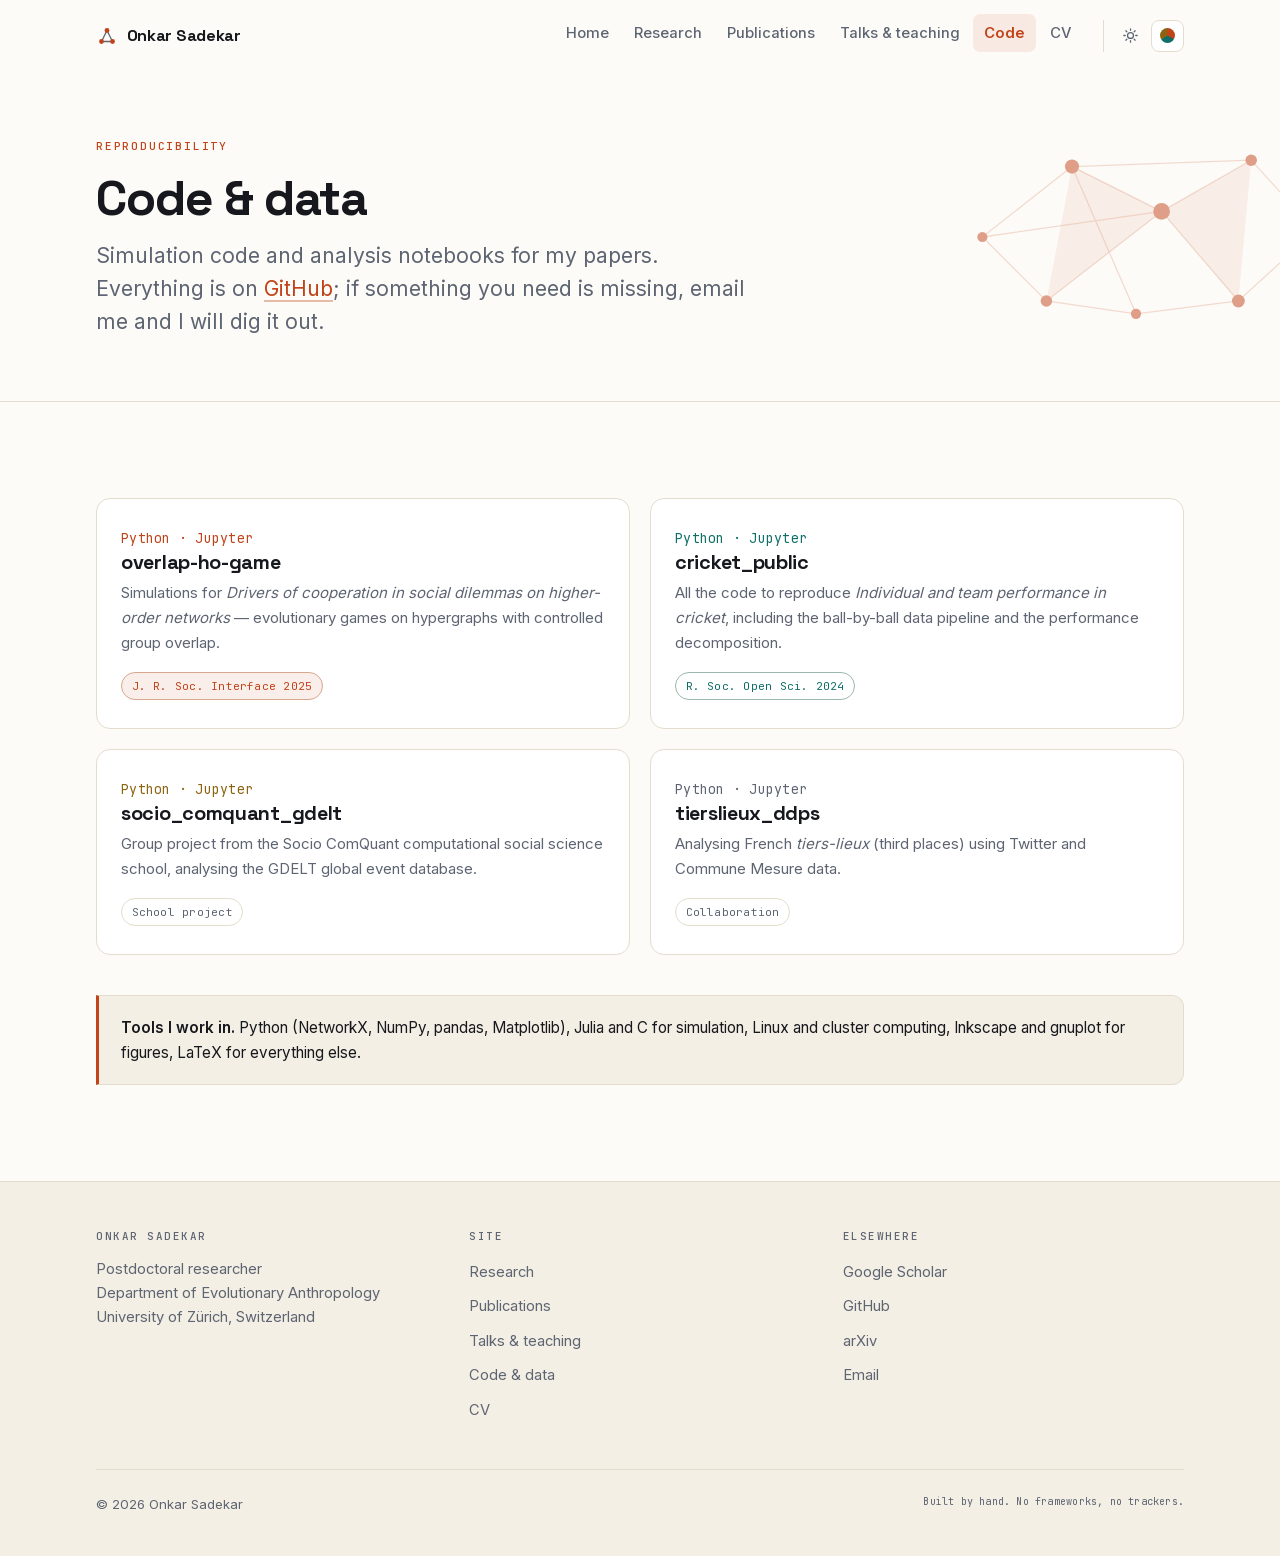
==== code.html @ 1fe14fe2 "Rebuild site from scratch: static, zero-dependency, hand-built Replaces the untouched al-folio Jekyl" ====
<!DOCTYPE html>
<html lang="en" class="no-js">
<head>
<meta charset="utf-8">
<meta name="viewport" content="width=device-width, initial-scale=1">
<title>Code &amp; data — Onkar Sadekar</title>
<meta name="description" content="Simulation code and analysis notebooks accompanying Onkar Sadekar&rsquo;s papers.">
<link rel="canonical" href="https://onkar.sadekar.net/code.html">
<meta property="og:type" content="article">
<meta property="og:title" content="Code &amp; data — Onkar Sadekar">
<meta property="og:description" content="Simulation code and analysis notebooks accompanying Onkar Sadekar&rsquo;s papers.">
<meta property="og:url" content="https://onkar.sadekar.net/code.html">
<meta property="og:image" content="https://onkar.sadekar.net/assets/img/onkar.jpg">
<meta name="twitter:card" content="summary">
<link rel="icon" href="assets/img/favicon.svg" type="image/svg+xml">
<link rel="preload" href="assets/fonts/SpaceGrotesk-var.woff2" as="font" type="font/woff2" crossorigin>
<link rel="preload" href="assets/fonts/Inter-var.woff2" as="font" type="font/woff2" crossorigin>
<link rel="stylesheet" href="assets/css/site.css">
<script>
/* Apply the saved theme + palette before first paint (no flash of wrong colours). */
(function(){try{var t=localStorage.getItem('os-theme'),p=localStorage.getItem('os-palette');
document.documentElement.setAttribute('data-theme',t||(matchMedia('(prefers-color-scheme: dark)').matches?'dark':'light'));
if(p)document.documentElement.setAttribute('data-palette',p);}catch(e){}})();
</script>
</head>
<body>
<a class="skip-link" href="#main">Skip to content</a>

<header class="site-header">
  <div class="wrap nav">
    <a class="brand" href="index.html">
      <svg width="22" height="22" viewBox="0 0 24 24" aria-hidden="true">
        <path class="n-edge" d="M6 18 L12 6 L18 18 Z" fill="none"/>
        <circle class="n-node" cx="12" cy="6" r="2.6"/>
        <circle class="n-node" cx="6" cy="18" r="2.6"/>
        <circle class="n-node" cx="18" cy="18" r="2.6"/>
      </svg>
      Onkar Sadekar
    </a>

    <ul class="nav-links" data-nav-links>
      <li><a href="index.html">Home</a></li>
      <li><a href="research.html">Research</a></li>
      <li><a href="publications.html">Publications</a></li>
      <li><a href="talks.html">Talks &amp; teaching</a></li>
      <li><a href="code.html" aria-current="page">Code</a></li>
      <li><a href="cv.html">CV</a></li>
    </ul>

    <div class="nav-right">
      <div class="themebar">
        <button class="icon-btn" type="button" data-theme-toggle aria-label="Switch colour theme">
          <svg viewBox="0 0 24 24" fill="none" stroke="currentColor" stroke-width="1.8" stroke-linecap="round" aria-hidden="true">
            <circle cx="12" cy="12" r="4.2"/>
            <path d="M12 2.6v2M12 19.4v2M2.6 12h2M19.4 12h2M5.4 5.4l1.4 1.4M17.2 17.2l1.4 1.4M18.6 5.4l-1.4 1.4M6.8 17.2l-1.4 1.4"/>
          </svg>
        </button>
        <button class="swatch" type="button" data-palette-toggle aria-haspopup="true" aria-expanded="false" aria-label="Change colour palette">
          <i aria-hidden="true"></i>
        </button>
      </div>
      <div class="palette-menu" data-palette-menu role="menu" data-open="false"></div>
      <button class="nav-toggle" type="button" data-nav-toggle aria-expanded="false" aria-label="Menu">
        <svg width="20" height="20" viewBox="0 0 24 24" fill="none" stroke="currentColor" stroke-width="2" stroke-linecap="round" aria-hidden="true">
          <path d="M4 7h16M4 12h16M4 17h16"/>
        </svg>
      </button>
    </div>
  </div>
</header>

<main id="main">
  <section class="page-head">
    <div class="wrap">
      <p class="eyebrow">Reproducibility</p>
      <h1>Code &amp; data</h1>
      <p class="lede">Simulation code and analysis notebooks for my papers. Everything is on <a href="https://github.com/sadekar-onkar">GitHub</a>; if something you need is missing, email me and I will dig it out.</p>
      <div class="wash" aria-hidden="true">
          <svg viewBox="0 0 320 200" fill="none">
            <g stroke="currentColor" stroke-width="1" opacity="0.35">
              <path d="M40 100 L110 45 L180 80 L250 40 L300 95 L240 150 L160 160 L90 150 Z"/>
              <path d="M110 45 L160 160 M180 80 L240 150 M40 100 L180 80 M110 45 L250 40 M90 150 L180 80"/>
            </g>
            <g fill="currentColor" opacity="0.14">
              <path d="M110 45 L180 80 L90 150 Z"/>
              <path d="M180 80 L250 40 L240 150 Z"/>
            </g>
            <g fill="currentColor">
              <circle cx="40" cy="100" r="4"/><circle cx="110" cy="45" r="5.5"/>
              <circle cx="180" cy="80" r="6.5"/><circle cx="250" cy="40" r="4.5"/>
              <circle cx="300" cy="95" r="3.5"/><circle cx="240" cy="150" r="5"/>
              <circle cx="160" cy="160" r="4"/><circle cx="90" cy="150" r="4.5"/>
            </g>
          </svg>
        </div>
    </div>
  </section>

  <section class="section">
    <div class="wrap">
      <div class="grid grid--2">

        <article class="card card--link reveal">
          <span class="mono" style="color:var(--a1)">Python &middot; Jupyter</span>
          <h3><a href="https://github.com/sadekar-onkar/overlap-ho-game">overlap-ho-game</a></h3>
          <p>Simulations for <em>Drivers of cooperation in social dilemmas on
             higher-order networks</em> &mdash; evolutionary games on hypergraphs
             with controlled group overlap.</p>
          <ul class="chips"><li class="chip chip--a1">J. R. Soc. Interface 2025</li></ul>
        </article>

        <article class="card card--link reveal">
          <span class="mono" style="color:var(--a2)">Python &middot; Jupyter</span>
          <h3><a href="https://github.com/sadekar-onkar/cricket_public">cricket_public</a></h3>
          <p>All the code to reproduce <em>Individual and team performance in
             cricket</em>, including the ball-by-ball data pipeline and the
             performance decomposition.</p>
          <ul class="chips"><li class="chip chip--a2">R. Soc. Open Sci. 2024</li></ul>
        </article>

        <article class="card card--link reveal">
          <span class="mono" style="color:var(--a3)">Python &middot; Jupyter</span>
          <h3><a href="https://github.com/sadekar-onkar/socio_comquant_gdelt">socio_comquant_gdelt</a></h3>
          <p>Group project from the Socio ComQuant computational social science
             school, analysing the GDELT global event database.</p>
          <ul class="chips"><li class="chip">School project</li></ul>
        </article>

        <article class="card card--link reveal">
          <span class="mono" style="color:var(--ink-2)">Python &middot; Jupyter</span>
          <h3><a href="https://github.com/sadekar-onkar/tierslieux_ddps">tierslieux_ddps</a></h3>
          <p>Analysing French <em>tiers-lieux</em> (third places) using Twitter and
             Commune Mesure data.</p>
          <ul class="chips"><li class="chip">Collaboration</li></ul>
        </article>

      </div>

      <div class="callout reveal" style="margin-top:2.5rem">
        <p><strong>Tools I work in.</strong> Python (NetworkX, NumPy, pandas,
        Matplotlib), Julia and C for simulation, Linux and cluster computing,
        Inkscape and gnuplot for figures, LaTeX for everything else.</p>
      </div>
    </div>
  </section>

</main>

<footer class="site-footer">
  <div class="wrap">
    <div class="footer-grid">
      <div>
        <h4>Onkar Sadekar</h4>
        <p style="font-size:0.92rem; color:var(--ink-2); margin:0">
          Postdoctoral researcher<br>
          Department of Evolutionary Anthropology<br>
          University of Z&uuml;rich, Switzerland
        </p>
      </div>
      <div>
        <h4>Site</h4>
        <ul>
          <li><a href="research.html">Research</a></li>
          <li><a href="publications.html">Publications</a></li>
          <li><a href="talks.html">Talks &amp; teaching</a></li>
          <li><a href="code.html">Code &amp; data</a></li>
          <li><a href="cv.html">CV</a></li>
        </ul>
      </div>
      <div>
        <h4>Elsewhere</h4>
        <ul>
          <li><a href="https://scholar.google.com/citations?user=wRgJdSoAAAAJ">Google Scholar</a></li>
          <li><a href="https://github.com/sadekar-onkar">GitHub</a></li>
          <li><a href="https://arxiv.org/a/sadekar_o_1">arXiv</a></li>
          <li><a href="mailto:onkar.sadekar@uzh.ch">Email</a></li>
        </ul>
      </div>
    </div>
    <div class="footer-bottom">
      <p>&copy; <span data-year>2026</span> Onkar Sadekar</p>
      <p class="mono">Built by hand. No frameworks, no trackers.</p>
    </div>
  </div>
</footer>

<script src="assets/js/site.js" defer></script>

</body>
</html>
---- assets/css/site.css ----
/* ==========================================================================
   Onkar Sadekar — site.css
   Hand-written, zero dependencies. Structure:
     1. Fonts
     2. Palettes  (4 palettes x light/dark  =  data-palette x data-theme)
     3. Reset & base
     4. Layout primitives
     5. Header / nav / theme switcher
     6. Hero + network canvas
     7. Components (cards, pubs, timeline, chips, prose)
     8. Footer
     9. Motion & print
   ========================================================================== */

/* 1. Fonts ---------------------------------------------------------------- */

@font-face {
  font-family: 'Space Grotesk';
  src: url('../fonts/SpaceGrotesk-var.woff2') format('woff2');
  font-weight: 300 700;
  font-style: normal;
  font-display: swap;
}
@font-face {
  font-family: 'Inter';
  src: url('../fonts/Inter-var.woff2') format('woff2');
  font-weight: 100 900;
  font-style: normal;
  font-display: swap;
}
@font-face {
  font-family: 'JetBrains Mono';
  src: url('../fonts/JetBrainsMono-var.woff2') format('woff2');
  font-weight: 100 800;
  font-style: normal;
  font-display: swap;
}

/* 2. Palettes ------------------------------------------------------------- */
/* Semantic tokens. Every palette defines the same names, so nothing else in
   this file ever mentions a literal colour.
     --bg        page background
     --bg-soft   alternating band / inset background
     --surface   cards, raised things
     --ink       body text
     --ink-2     muted / metadata text  (>= 4.5:1 on --bg)
     --line      hairlines, borders
     --a1/2/3    the three accents; --a1 is the primary
     --a1-ink    text colour that sits on a solid --a1 fill
     --glow      translucent accent for washes  */

:root {
  --bg: #fdfbf7;
  --bg-soft: #f4efe4;
  --surface: #ffffff;
  --ink: #16181d;
  --ink-2: #5d6472;
  --line: #e4ddcd;
  --a1: #c04319;
  --a2: #0f6f68;
  --a3: #8a6410;
  --a4: #6d3f8a;
  --a1-ink: #ffffff;
  --glow: rgba(192, 67, 25, 0.09);
  --shadow: 0 1px 2px rgba(20, 18, 12, 0.05), 0 8px 24px -12px rgba(20, 18, 12, 0.16);
}

:root[data-theme='dark'] {
  --bg: #14120f;
  --bg-soft: #1c1a15;
  --surface: #211e18;
  --ink: #f3eee2;
  --ink-2: #a7a091;
  --line: #322e27;
  --a1: #ff8a50;
  --a2: #35d6c0;
  --a3: #edc25a;
  --a4: #cb9ce0;
  --a1-ink: #1c1109;
  --glow: rgba(255, 138, 80, 0.13);
  --shadow: 0 1px 2px rgba(0, 0, 0, 0.4), 0 12px 32px -14px rgba(0, 0, 0, 0.7);
}

/* — coral / teal / mustard — */
:root[data-palette='coral'] {
  --bg: #fffbf2;
  --bg-soft: #fdf2e0;
  --surface: #ffffff;
  --ink: #1f2124;
  --ink-2: #5f636b;
  --line: #f0e2cd;
  --a1: #c93e2d;
  --a2: #0c7c7c;
  --a3: #8a6510;
  --a4: #6b4fa8;
  --a1-ink: #ffffff;
  --glow: rgba(201, 62, 45, 0.09);
}
:root[data-palette='coral'][data-theme='dark'] {
  --bg: #17130f;
  --bg-soft: #1f1a14;
  --surface: #241e18;
  --ink: #f6eee1;
  --ink-2: #aba396;
  --line: #362d24;
  --a1: #ff7b6b;
  --a2: #2fd4d4;
  --a3: #f0c93a;
  --a4: #bda6ea;
  --a1-ink: #24100c;
  --glow: rgba(255, 123, 107, 0.13);
}

/* — electric indigo / lime — */
:root[data-palette='indigo'] {
  --bg: #fafaff;
  --bg-soft: #eeeefb;
  --surface: #ffffff;
  --ink: #12121f;
  --ink-2: #585a72;
  --line: #dedef2;
  --a1: #4f46e5;
  --a2: #4b780f;
  --a3: #7c3aed;
  --a4: #a8560a;
  --a1-ink: #ffffff;
  --glow: rgba(79, 70, 229, 0.09);
}
:root[data-palette='indigo'][data-theme='dark'] {
  --bg: #0c0c16;
  --bg-soft: #12121f;
  --surface: #171728;
  --ink: #ececf8;
  --ink-2: #9c9db8;
  --line: #26263c;
  --a1: #939cf9;
  --a2: #a3e635;
  --a3: #c4b5fd;
  --a4: #fbbf24;
  --a1-ink: #0e0e1c;
  --glow: rgba(147, 156, 249, 0.14);
}

/* — botanical: moss / clay / sky — */
:root[data-palette='botanical'] {
  --bg: #faf7f0;
  --bg-soft: #efeade;
  --surface: #ffffff;
  --ink: #22251f;
  --ink-2: #5b6157;
  --line: #ded8c8;
  --a1: #3f6b3a;
  --a2: #a7512c;
  --a3: #3e6d9b;
  --a4: #7a4f6d;
  --a1-ink: #ffffff;
  --glow: rgba(63, 107, 58, 0.1);
}
:root[data-palette='botanical'][data-theme='dark'] {
  --bg: #12150f;
  --bg-soft: #191d14;
  --surface: #1e2218;
  --ink: #eef0e6;
  --ink-2: #a3a897;
  --line: #2d3226;
  --a1: #93c98a;
  --a2: #e6996d;
  --a3: #9cc0e2;
  --a4: #d9a6c6;
  --a1-ink: #131a11;
  --glow: rgba(147, 201, 138, 0.13);
}

/* 3. Reset & base --------------------------------------------------------- */

*,
*::before,
*::after { box-sizing: border-box; }

html {
  -webkit-text-size-adjust: 100%;
  scroll-behavior: smooth;
  scroll-padding-top: 5.5rem;
}

body {
  margin: 0;
  background: var(--bg);
  color: var(--ink);
  font-family: 'Inter', -apple-system, BlinkMacSystemFont, 'Segoe UI', Roboto, sans-serif;
  font-size: 1.0625rem;
  line-height: 1.65;
  font-feature-settings: 'kern', 'liga', 'cv11';
  -webkit-font-smoothing: antialiased;
  transition: background-color 0.35s ease, color 0.35s ease;
}

h1, h2, h3, h4 {
  font-family: 'Space Grotesk', 'Inter', system-ui, sans-serif;
  font-weight: 700;
  line-height: 1.12;
  letter-spacing: -0.022em;
  margin: 0 0 0.5em;
  text-wrap: balance;
}

h1 { font-size: clamp(2.4rem, 6.5vw, 4rem); }
h2 { font-size: clamp(1.7rem, 3.6vw, 2.4rem); }
h3 { font-size: 1.24rem; letter-spacing: -0.015em; }
h4 { font-size: 1.02rem; letter-spacing: 0; }

p { margin: 0 0 1.15em; }
p:last-child { margin-bottom: 0; }

a {
  color: var(--a1);
  text-decoration-color: color-mix(in srgb, var(--a1) 35%, transparent);
  text-underline-offset: 0.18em;
  text-decoration-thickness: 1.5px;
  transition: color 0.15s ease, text-decoration-color 0.15s ease;
}
a:hover { text-decoration-color: var(--a1); }

:focus-visible {
  outline: 2.5px solid var(--a1);
  outline-offset: 3px;
  border-radius: 3px;
}

img { max-width: 100%; height: auto; display: block; }
ul, ol { margin: 0 0 1.15em; padding-left: 1.25em; }
li { margin-bottom: 0.35em; }
li::marker { color: var(--a1); }
strong { font-weight: 600; }
hr { border: 0; border-top: 1px solid var(--line); margin: 3rem 0; }

.mono {
  font-family: 'JetBrains Mono', ui-monospace, SFMono-Regular, Menlo, monospace;
  font-size: 0.78em;
  letter-spacing: 0.02em;
}

.skip-link {
  position: absolute;
  left: -9999px;
  top: 0;
  background: var(--a1);
  color: var(--a1-ink);
  padding: 0.7rem 1.2rem;
  z-index: 200;
  font-weight: 600;
  border-radius: 0 0 8px 0;
}
.skip-link:focus { left: 0; }

.visually-hidden {
  position: absolute;
  width: 1px; height: 1px;
  padding: 0; margin: -1px;
  overflow: hidden;
  clip: rect(0 0 0 0);
  white-space: nowrap;
}

/* 4. Layout --------------------------------------------------------------- */

.wrap {
  width: min(100% - 2.5rem, 68rem);
  margin-inline: auto;
}
.wrap--narrow { width: min(100% - 2.5rem, 46rem); }

.section { padding: clamp(3.5rem, 8vw, 6rem) 0; }
.section--soft {
  background: var(--bg-soft);
  border-block: 1px solid var(--line);
}

/* Section heading with a little network glyph rule beside it */
.section-head {
  display: flex;
  align-items: baseline;
  gap: 1rem;
  margin-bottom: 2.25rem;
  flex-wrap: wrap;
}
.section-head h2 { margin: 0; }
.section-head .rule {
  flex: 1 1 4rem;
  height: 1px;
  background: var(--line);
  position: relative;
  top: -0.35em;
  min-width: 2rem;
}
/* trailing "see all →" link */
.section-head > a {
  font-size: 0.88rem;
  font-weight: 500;
  white-space: nowrap;
  text-decoration: none;
}
.section-head > a:hover { text-decoration: underline; }
.section-head .rule::after {
  content: '';
  position: absolute;
  right: 0; top: 50%;
  width: 5px; height: 5px;
  border-radius: 50%;
  background: var(--a1);
  transform: translate(50%, -50%);
}

.eyebrow {
  font-family: 'JetBrains Mono', ui-monospace, monospace;
  font-size: 0.7rem;
  font-weight: 500;
  letter-spacing: 0.16em;
  text-transform: uppercase;
  color: var(--a1);
  margin: 0 0 0.9rem;
}

.lede {
  font-size: clamp(1.1rem, 2.2vw, 1.32rem);
  line-height: 1.55;
  color: var(--ink);
}

/* 5. Header --------------------------------------------------------------- */

.site-header {
  position: sticky;
  top: 0;
  z-index: 100;
  background: color-mix(in srgb, var(--bg) 88%, transparent);
  backdrop-filter: saturate(1.6) blur(14px);
  -webkit-backdrop-filter: saturate(1.6) blur(14px);
  border-bottom: 1px solid transparent;
  transition: border-color 0.25s ease;
}
.site-header.is-stuck { border-bottom-color: var(--line); }

.nav {
  display: flex;
  align-items: center;
  gap: 1rem;
  padding: 0.85rem 0;
}

.brand {
  font-family: 'Space Grotesk', sans-serif;
  font-weight: 700;
  font-size: 1.02rem;
  letter-spacing: -0.02em;
  color: var(--ink);
  text-decoration: none;
  display: inline-flex;
  align-items: center;
  gap: 0.55rem;
  margin-right: auto;
  white-space: nowrap;
}
.brand:hover { color: var(--a1); }
.brand svg { flex: none; overflow: visible; }
.brand .n-node { fill: var(--a1); }
.brand .n-edge { stroke: var(--ink-2); stroke-width: 1.4; }
.brand:hover .n-edge { stroke: var(--a1); }

.nav-links {
  display: flex;
  align-items: center;
  gap: 0.15rem;
  list-style: none;
  margin: 0;
  padding: 0;
}
.nav-links a {
  display: block;
  padding: 0.45rem 0.7rem;
  border-radius: 7px;
  color: var(--ink-2);
  text-decoration: none;
  font-size: 0.925rem;
  font-weight: 500;
  transition: color 0.15s ease, background-color 0.15s ease;
}
.nav-links a:hover { color: var(--ink); background: var(--glow); }
.nav-links a[aria-current='page'] {
  color: var(--a1);
  background: var(--glow);
  font-weight: 600;
}

.nav-toggle {
  display: none;
  background: none;
  border: 1px solid var(--line);
  border-radius: 8px;
  padding: 0.4rem 0.55rem;
  color: var(--ink);
  cursor: pointer;
  line-height: 0;
}

/* — theme + palette switcher — */
.themebar {
  display: flex;
  align-items: center;
  gap: 0.3rem;
  padding-left: 0.6rem;
  margin-left: 0.3rem;
  border-left: 1px solid var(--line);
}

.icon-btn {
  display: inline-grid;
  place-items: center;
  width: 2.05rem;
  height: 2.05rem;
  border: 1px solid transparent;
  border-radius: 8px;
  background: none;
  color: var(--ink-2);
  cursor: pointer;
  padding: 0;
  transition: color 0.15s ease, background-color 0.15s ease, border-color 0.15s ease;
}
.icon-btn:hover { color: var(--ink); background: var(--glow); border-color: var(--line); }
.icon-btn svg { width: 17px; height: 17px; }

/* swatch button shows the live palette */
.swatch {
  position: relative;
  width: 2.05rem; height: 2.05rem;
  border: 1px solid var(--line);
  border-radius: 8px;
  background: var(--surface);
  cursor: pointer;
  padding: 0;
  display: inline-grid;
  place-items: center;
  transition: border-color 0.15s ease, transform 0.12s ease;
}
.swatch:hover { border-color: var(--a1); }
.swatch:active { transform: scale(0.94); }
.swatch i {
  display: block;
  width: 15px; height: 15px;
  border-radius: 50%;
  background: conic-gradient(var(--a1) 0 33%, var(--a2) 0 66%, var(--a3) 0);
}

.palette-menu {
  position: absolute;
  top: calc(100% + 0.5rem);
  right: 0;
  background: var(--surface);
  border: 1px solid var(--line);
  border-radius: 12px;
  box-shadow: var(--shadow);
  padding: 0.4rem;
  min-width: 13.5rem;
  display: none;
  z-index: 120;
}
.palette-menu[data-open='true'] { display: block; }
.palette-menu h4 {
  font-family: 'JetBrains Mono', monospace;
  font-size: 0.63rem;
  letter-spacing: 0.14em;
  text-transform: uppercase;
  color: var(--ink-2);
  margin: 0.35rem 0.55rem 0.45rem;
  font-weight: 500;
}
.palette-menu button {
  display: flex;
  align-items: center;
  gap: 0.6rem;
  width: 100%;
  padding: 0.45rem 0.55rem;
  border: 0;
  border-radius: 8px;
  background: none;
  color: var(--ink);
  font: inherit;
  font-size: 0.87rem;
  text-align: left;
  cursor: pointer;
}
.palette-menu button:hover { background: var(--glow); }
.palette-menu button[aria-checked='true'] { color: var(--a1); font-weight: 600; }
.palette-menu button[aria-checked='true']::after {
  content: '✓';
  margin-left: auto;
  font-size: 0.8rem;
}
.palette-menu .dots {
  display: inline-flex;
  gap: 3px;
  flex: none;
}
.palette-menu .dots span {
  width: 9px; height: 9px;
  border-radius: 50%;
  border: 1px solid rgba(128, 128, 128, 0.25);
}
.nav-right { position: relative; display: flex; align-items: center; gap: 1rem; }

/* 6. Hero ----------------------------------------------------------------- */

.hero {
  position: relative;
  padding: clamp(2.5rem, 6vw, 4.5rem) 0 clamp(3rem, 7vw, 5rem);
  overflow: hidden;
}

.hero-grid {
  display: grid;
  grid-template-columns: minmax(0, 1.15fr) minmax(0, 0.85fr);
  gap: clamp(2rem, 5vw, 4rem);
  align-items: center;
}

.hero h1 { margin-bottom: 0.35em; }
.hero h1 .accent { color: var(--a1); }

.hero-role {
  font-size: clamp(1.05rem, 2vw, 1.2rem);
  color: var(--ink-2);
  margin-bottom: 1.4rem;
  line-height: 1.5;
}
.hero-role strong { color: var(--ink); font-weight: 600; }

.hero-actions {
  display: flex;
  flex-wrap: wrap;
  gap: 0.7rem;
  margin-top: 1.8rem;
}

.btn {
  display: inline-flex;
  align-items: center;
  gap: 0.45rem;
  padding: 0.62rem 1.15rem;
  border-radius: 9px;
  font-size: 0.925rem;
  font-weight: 600;
  text-decoration: none;
  border: 1px solid var(--line);
  color: var(--ink);
  background: var(--surface);
  cursor: pointer;
  transition: transform 0.12s ease, border-color 0.15s ease, background-color 0.15s ease, color 0.15s ease;
}
.btn:hover { border-color: var(--a1); color: var(--a1); transform: translateY(-1px); }
.btn:active { transform: translateY(0); }
.btn--primary {
  background: var(--a1);
  border-color: var(--a1);
  color: var(--a1-ink);
}
.btn--primary:hover {
  color: var(--a1-ink);
  filter: brightness(1.08);
  border-color: var(--a1);
}
.btn svg { width: 15px; height: 15px; flex: none; }

/* portrait */
.hero-portrait {
  position: relative;
  justify-self: center;
  max-width: 20rem;
  width: 100%;
}
.hero-portrait img {
  width: 100%;
  border-radius: 14px;
  border: 1px solid var(--line);
  box-shadow: var(--shadow);
  position: relative;
  z-index: 2;
}
/* offset accent frame behind the photo */
.hero-portrait::before {
  content: '';
  position: absolute;
  inset: 0;
  border: 2px solid var(--a1);
  border-radius: 14px;
  transform: translate(0.85rem, 0.85rem);
  z-index: 1;
  opacity: 0.65;
}

/* — the network canvas — */
.netfig {
  position: relative;
  margin-top: clamp(2.5rem, 6vw, 3.5rem);
  border: 1px solid var(--line);
  border-radius: 16px;
  background: var(--surface);
  overflow: hidden;
  box-shadow: var(--shadow);
}
.netfig canvas {
  display: block;
  width: 100%;
  height: clamp(17rem, 42vw, 25rem);
  touch-action: pan-y;
  cursor: grab;
}
.netfig canvas:active { cursor: grabbing; }

.netfig-bar {
  display: flex;
  align-items: center;
  gap: 0.85rem;
  padding: 0.7rem 1rem;
  border-top: 1px solid var(--line);
  background: var(--bg-soft);
  flex-wrap: wrap;
}
.netfig-caption {
  font-size: 0.83rem;
  color: var(--ink-2);
  margin: 0;
  flex: 1 1 14rem;
  min-width: 0;
}
.netfig-caption b {
  color: var(--ink);
  font-weight: 600;
  font-family: 'Space Grotesk', sans-serif;
}
.netfig-btn {
  display: inline-flex;
  align-items: center;
  gap: 0.4rem;
  font-family: 'JetBrains Mono', monospace;
  font-size: 0.72rem;
  letter-spacing: 0.03em;
  padding: 0.38rem 0.7rem;
  border: 1px solid var(--line);
  border-radius: 7px;
  background: var(--surface);
  color: var(--ink-2);
  cursor: pointer;
  transition: color 0.15s ease, border-color 0.15s ease;
}
.netfig-btn:hover { color: var(--a1); border-color: var(--a1); }
.netfig-btn svg { width: 13px; height: 13px; }

/* tooltip that follows nodes in the co-author / paper modes */
.netfig-tip {
  position: absolute;
  pointer-events: none;
  background: var(--ink);
  color: var(--bg);
  font-size: 0.78rem;
  line-height: 1.35;
  padding: 0.4rem 0.6rem;
  border-radius: 7px;
  max-width: 15rem;
  opacity: 0;
  transform: translate(-50%, -125%);
  transition: opacity 0.14s ease;
  z-index: 5;
  font-weight: 500;
}
.netfig-tip[data-show='true'] { opacity: 1; }
.netfig-tip .tip-sub {
  display: block;
  font-family: 'JetBrains Mono', monospace;
  font-size: 0.66rem;
  opacity: 0.72;
  font-weight: 400;
  margin-top: 0.15rem;
}

/* 7. Components ----------------------------------------------------------- */

/* — chips — */
.chips { display: flex; flex-wrap: wrap; gap: 0.4rem; list-style: none; padding: 0; margin: 0; }
.chip {
  font-family: 'JetBrains Mono', monospace;
  font-size: 0.7rem;
  letter-spacing: 0.02em;
  padding: 0.24rem 0.6rem;
  border-radius: 999px;
  border: 1px solid var(--line);
  color: var(--ink-2);
  background: var(--surface);
  white-space: nowrap;
}
.chip--a1 { color: var(--a1); border-color: color-mix(in srgb, var(--a1) 35%, var(--line)); background: var(--glow); }
.chip--a2 { color: var(--a2); border-color: color-mix(in srgb, var(--a2) 35%, var(--line)); }
.chip--a3 { color: var(--a3); border-color: color-mix(in srgb, var(--a3) 35%, var(--line)); }

/* — cards grid — */
.grid { display: grid; gap: 1.25rem; }
.grid--2 { grid-template-columns: repeat(auto-fit, minmax(min(100%, 26rem), 1fr)); }
.grid--3 { grid-template-columns: repeat(auto-fit, minmax(min(100%, 15.5rem), 1fr)); }

.card {
  background: var(--surface);
  border: 1px solid var(--line);
  border-radius: 14px;
  padding: 1.5rem;
  position: relative;
  transition: transform 0.16s ease, border-color 0.16s ease, box-shadow 0.16s ease;
}
.card--link:hover {
  transform: translateY(-3px);
  border-color: color-mix(in srgb, var(--a1) 45%, var(--line));
  box-shadow: var(--shadow);
}
.card h3 { margin-bottom: 0.5rem; }
.card h3 a { color: inherit; text-decoration: none; }
.card h3 a::after { content: ''; position: absolute; inset: 0; }
.card p { color: var(--ink-2); font-size: 0.94rem; margin-bottom: 0; }
.card p + p { margin-top: 0.85em; }
.card .chips { margin-top: 1rem; }

/* theme cards carry a rotating accent + an SVG motif */
.card--theme { padding-top: 1.25rem; }
.card--theme .motif {
  width: 100%;
  height: 7.5rem;
  margin-bottom: 1.1rem;
  border-radius: 9px;
  background: var(--bg-soft);
  overflow: hidden;
}
.card--theme .motif svg { width: 100%; height: 100%; display: block; }
.t1 { --tone: var(--a1); }
.t2 { --tone: var(--a2); }
.t3 { --tone: var(--a3); }
.t4 { --tone: var(--ink-2); }
.t5 { --tone: var(--a1); }
.card--theme .num {
  font-family: 'JetBrains Mono', monospace;
  font-size: 0.68rem;
  letter-spacing: 0.14em;
  color: var(--tone, var(--a1));
  display: block;
  margin-bottom: 0.4rem;
  font-weight: 500;
}

/* motif stroke/fill hooks used by the inline SVGs */
.mo-edge { stroke: var(--ink-2); stroke-width: 1.5; fill: none; opacity: 0.5; }
.mo-node { fill: var(--tone, var(--a1)); }
.mo-node-open { fill: var(--surface); stroke: var(--tone, var(--a1)); stroke-width: 1.8; }
.mo-face { fill: var(--tone, var(--a1)); opacity: 0.16; }
.mo-accent { stroke: var(--tone, var(--a1)); stroke-width: 1.8; fill: none; }

/* — publications — */
.pub-toolbar {
  display: flex;
  flex-wrap: wrap;
  align-items: center;
  gap: 0.45rem;
  margin-bottom: 2rem;
  padding-bottom: 1.5rem;
  border-bottom: 1px solid var(--line);
}
.pub-toolbar .label {
  font-family: 'JetBrains Mono', monospace;
  font-size: 0.68rem;
  letter-spacing: 0.12em;
  text-transform: uppercase;
  color: var(--ink-2);
  margin-right: 0.35rem;
}
.filter {
  font: inherit;
  font-size: 0.85rem;
  padding: 0.35rem 0.8rem;
  border-radius: 999px;
  border: 1px solid var(--line);
  background: var(--surface);
  color: var(--ink-2);
  cursor: pointer;
  transition: all 0.15s ease;
}
.filter:hover { color: var(--ink); border-color: var(--ink-2); }
.filter[aria-pressed='true'] {
  background: var(--a1);
  border-color: var(--a1);
  color: var(--a1-ink);
  font-weight: 600;
}

.pub-list { list-style: none; margin: 0; padding: 0; }

.pub {
  display: grid;
  grid-template-columns: 3.1rem 1fr;
  gap: 0 1.25rem;
  padding: 1.4rem 0;
  border-bottom: 1px solid var(--line);
  margin: 0;
}
.pub[hidden] { display: none; }
.pub-num {
  font-family: 'JetBrains Mono', monospace;
  font-size: 0.78rem;
  color: var(--ink-2);
  padding-top: 0.22rem;
  font-variant-numeric: tabular-nums;
}
.pub-title {
  font-family: 'Space Grotesk', sans-serif;
  font-size: 1.06rem;
  font-weight: 700;
  letter-spacing: -0.012em;
  line-height: 1.32;
  margin: 0 0 0.35rem;
}
.pub-title a { color: var(--ink); text-decoration: none; }
.pub-title a:hover { color: var(--a1); }
.pub-authors {
  font-size: 0.9rem;
  color: var(--ink-2);
  margin: 0 0 0.4rem;
}
.pub-authors .me { color: var(--ink); font-weight: 600; }
.pub-venue {
  font-family: 'JetBrains Mono', monospace;
  font-size: 0.76rem;
  color: var(--ink-2);
  margin: 0 0 0.6rem;
}
.pub-venue em { color: var(--a1); font-style: normal; font-weight: 500; }
.pub-links { display: flex; flex-wrap: wrap; gap: 0.4rem; align-items: center; }
.pub-link {
  font-family: 'JetBrains Mono', monospace;
  font-size: 0.7rem;
  letter-spacing: 0.02em;
  padding: 0.2rem 0.55rem;
  border: 1px solid var(--line);
  border-radius: 6px;
  color: var(--ink-2);
  text-decoration: none;
  transition: all 0.15s ease;
}
.pub-link:hover { color: var(--a1); border-color: var(--a1); background: var(--glow); }

.pub-badge {
  display: inline-block;
  font-family: 'JetBrains Mono', monospace;
  font-size: 0.62rem;
  letter-spacing: 0.08em;
  text-transform: uppercase;
  padding: 0.15rem 0.45rem;
  border-radius: 4px;
  background: var(--a1);
  color: var(--a1-ink);
  vertical-align: 0.15em;
  margin-left: 0.4rem;
  font-weight: 500;
}

/* — timeline (news, cv, talks) — */
.timeline { list-style: none; margin: 0; padding: 0; }
.tl-item {
  display: grid;
  grid-template-columns: 6.5rem 1fr;
  gap: 0 1.5rem;
  padding: 0 0 1.5rem;
  position: relative;
}
.tl-item::before {
  content: '';
  position: absolute;
  left: 6.5rem;
  top: 0.55rem;
  bottom: -0.4rem;
  width: 1px;
  background: var(--line);
  transform: translateX(-0.75rem);
}
.tl-item:last-child::before { display: none; }
.tl-item::after {
  content: '';
  position: absolute;
  left: 6.5rem;
  top: 0.5rem;
  width: 7px; height: 7px;
  border-radius: 50%;
  background: var(--a1);
  transform: translateX(calc(-0.75rem - 3px));
  box-shadow: 0 0 0 3px var(--bg);
}
.tl-date {
  font-family: 'JetBrains Mono', monospace;
  font-size: 0.76rem;
  color: var(--ink-2);
  padding-top: 0.15rem;
  text-align: right;
  font-variant-numeric: tabular-nums;
}
.tl-body h3 { font-size: 1.02rem; margin-bottom: 0.25rem; }
.tl-body p { font-size: 0.93rem; color: var(--ink-2); margin: 0; }

/* — definition-style CV rows — */
.rows { margin: 0; }
.row {
  display: grid;
  grid-template-columns: 8.5rem 1fr;
  gap: 0 1.5rem;
  padding: 1.1rem 0;
  border-bottom: 1px solid var(--line);
}
.row:last-child { border-bottom: 0; }
.row-key {
  font-family: 'JetBrains Mono', monospace;
  font-size: 0.76rem;
  color: var(--ink-2);
  padding-top: 0.2rem;
  font-variant-numeric: tabular-nums;
}
.row-val h3 { font-size: 1.02rem; margin-bottom: 0.2rem; }
.row-val p { font-size: 0.93rem; color: var(--ink-2); margin: 0; }
.row-val p + p { margin-top: 0.3rem; }

/* — stats — */
.stats {
  display: grid;
  grid-template-columns: repeat(auto-fit, minmax(8rem, 1fr));
  gap: 1px;
  background: var(--line);
  border: 1px solid var(--line);
  border-radius: 12px;
  overflow: hidden;
}
.stat { background: var(--surface); padding: 1.2rem 1.1rem; }
.stat b {
  display: block;
  font-family: 'Space Grotesk', sans-serif;
  font-size: 1.85rem;
  font-weight: 700;
  color: var(--a1);
  line-height: 1;
  letter-spacing: -0.03em;
}
.stat span {
  display: block;
  font-family: 'JetBrains Mono', monospace;
  font-size: 0.67rem;
  letter-spacing: 0.09em;
  text-transform: uppercase;
  color: var(--ink-2);
  margin-top: 0.45rem;
}

/* — contact / link list — */
.linklist { list-style: none; margin: 0; padding: 0; display: grid; gap: 0.15rem; }
.linklist a {
  display: flex;
  align-items: center;
  gap: 0.7rem;
  padding: 0.55rem 0.7rem;
  margin-left: -0.7rem;
  border-radius: 9px;
  text-decoration: none;
  color: var(--ink);
  font-size: 0.95rem;
  transition: background-color 0.15s ease;
}
.linklist a:hover { background: var(--glow); }
.linklist a:hover .ll-key { color: var(--a1); }
.linklist svg { width: 17px; height: 17px; flex: none; color: var(--ink-2); }
.ll-key {
  font-family: 'JetBrains Mono', monospace;
  font-size: 0.72rem;
  letter-spacing: 0.1em;
  text-transform: uppercase;
  color: var(--ink-2);
  width: 5.5rem;
  flex: none;
  transition: color 0.15s ease;
}
.ll-val { color: var(--ink); overflow-wrap: anywhere; }

/* — callout — */
.callout {
  border: 1px solid var(--line);
  border-left: 3px solid var(--a1);
  background: var(--bg-soft);
  border-radius: 0 12px 12px 0;
  padding: 1.2rem 1.4rem;
  font-size: 0.95rem;
}
.callout p { margin-bottom: 0.6rem; }
.callout p:last-child { margin-bottom: 0; }

/* — page header — */
.page-head {
  padding: clamp(2.5rem, 6vw, 4rem) 0 clamp(1.5rem, 3vw, 2.5rem);
  border-bottom: 1px solid var(--line);
  position: relative;
  overflow: hidden;
}
.page-head h1 { font-size: clamp(2rem, 5vw, 3.1rem); margin-bottom: 0.3em; }
.page-head .lede { color: var(--ink-2); max-width: 42rem; }
/* faint network wash bleeding in from the right */
.page-head .wash {
  position: absolute;
  right: -4rem; top: 50%;
  transform: translateY(-50%);
  width: 26rem; height: 16rem;
  opacity: 0.5;
  pointer-events: none;
  color: var(--a1);
}
.page-head .wash svg { width: 100%; height: 100%; }

/* 8. Footer --------------------------------------------------------------- */

.site-footer {
  border-top: 1px solid var(--line);
  background: var(--bg-soft);
  padding: 3rem 0 2.5rem;
  margin-top: 0;
}
.footer-grid {
  display: grid;
  grid-template-columns: repeat(auto-fit, minmax(min(100%, 13rem), 1fr));
  gap: 2rem;
  margin-bottom: 2.5rem;
}
.footer-grid h4 {
  font-family: 'JetBrains Mono', monospace;
  font-size: 0.68rem;
  letter-spacing: 0.14em;
  text-transform: uppercase;
  color: var(--ink-2);
  margin-bottom: 0.9rem;
  font-weight: 500;
}
.footer-grid ul { list-style: none; margin: 0; padding: 0; }
.footer-grid li { margin-bottom: 0.4rem; }
.footer-grid a {
  color: var(--ink-2);
  text-decoration: none;
  font-size: 0.92rem;
}
.footer-grid a:hover { color: var(--a1); }
.footer-bottom {
  display: flex;
  justify-content: space-between;
  gap: 1rem;
  flex-wrap: wrap;
  padding-top: 1.5rem;
  border-top: 1px solid var(--line);
  font-size: 0.82rem;
  color: var(--ink-2);
}
.footer-bottom p { margin: 0; }

/* 9. Responsive ----------------------------------------------------------- */

@media (max-width: 62rem) {
  .hero-grid { grid-template-columns: 1fr; }
  .hero-portrait { max-width: 15rem; justify-self: start; order: -1; }
  .page-head .wash { display: none; }
}

@media (max-width: 46rem) {
  body { font-size: 1rem; }

  .nav-toggle { display: inline-flex; align-items: center; order: 3; }
  .nav-links {
    display: none;
    position: absolute;
    top: 100%;
    left: 0; right: 0;
    flex-direction: column;
    align-items: stretch;
    gap: 0;
    background: var(--surface);
    border-block: 1px solid var(--line);
    padding: 0.5rem;
    box-shadow: var(--shadow);
  }
  .nav-links[data-open='true'] { display: flex; }
  .nav-links a { padding: 0.7rem 0.8rem; font-size: 1rem; }
  .site-header { position: sticky; }
  .nav { position: relative; flex-wrap: wrap; }
  .nav-right { margin-left: auto; }

  .pub { grid-template-columns: 1fr; gap: 0; }
  .pub-num { display: none; }

  .tl-item { grid-template-columns: 1fr; gap: 0.3rem; padding-left: 1.25rem; }
  .tl-item::before { left: 0; transform: none; }
  .tl-item::after { left: 0; transform: translateX(-3px); }
  .tl-date { text-align: left; }

  .row { grid-template-columns: 1fr; gap: 0.25rem; }
  .row-key { padding-top: 0; }

  .linklist a { flex-wrap: wrap; }
  .ll-key { width: auto; }
}

/* 10. Motion & print ------------------------------------------------------ */

@media (prefers-reduced-motion: reduce) {
  *, *::before, *::after {
    animation-duration: 0.001ms !important;
    animation-iteration-count: 1 !important;
    transition-duration: 0.001ms !important;
    scroll-behavior: auto !important;
  }
}

/* gentle entrance for cards; disabled above under reduced motion */
.reveal {
  opacity: 0;
  transform: translateY(14px);
  transition: opacity 0.55s ease, transform 0.55s ease;
}
.reveal.is-in { opacity: 1; transform: none; }
.no-js .reveal { opacity: 1; transform: none; }

@media print {
  .site-header, .site-footer, .netfig, .hero-actions, .pub-toolbar { display: none !important; }
  body { background: #fff; color: #000; font-size: 11pt; }
  a { color: #000; text-decoration: underline; }
  .card, .stat { border: 1px solid #ccc; }
  .section { padding: 1rem 0; }
}
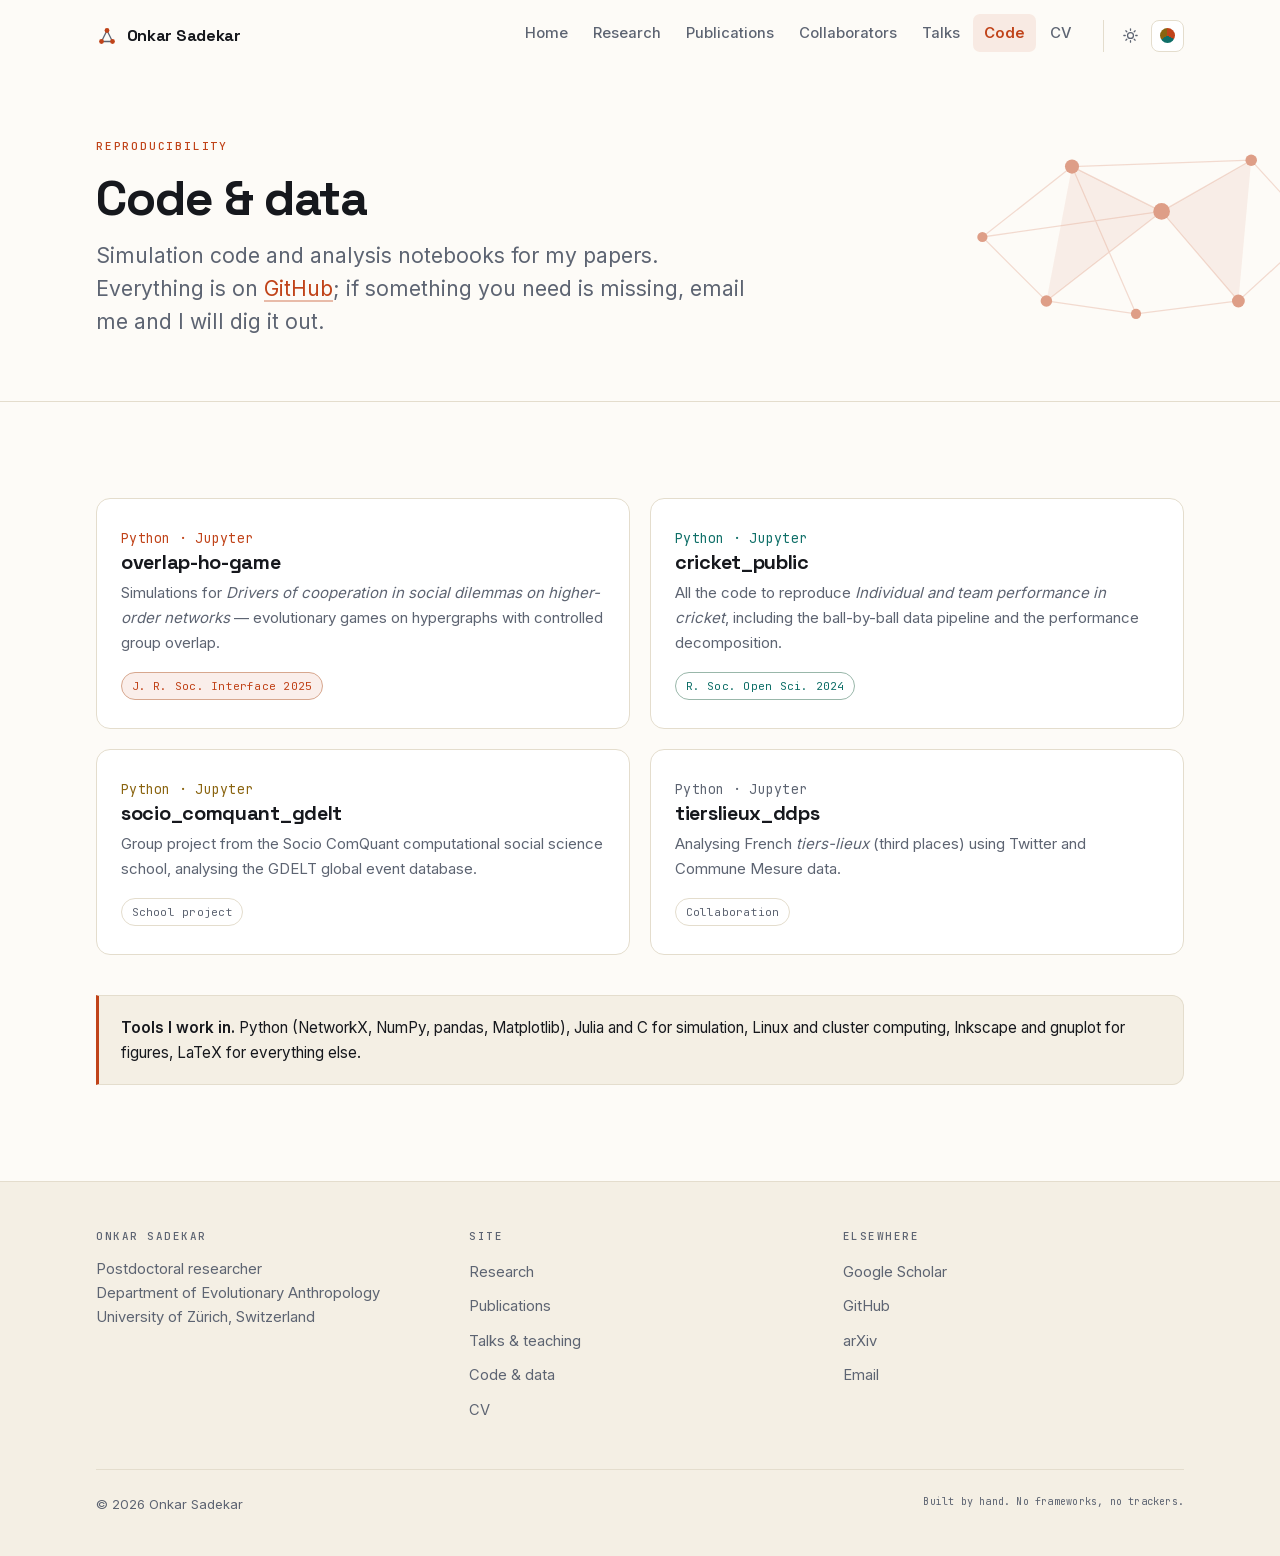
==== commit 4ebcc3b1: "Rework networks, fix theme persistence, group papers by year - Fix theme bug: setTheme ran on every " ====
--- a/code.html
+++ b/code.html
@@ -18,7 +18,7 @@
 <link rel="stylesheet" href="assets/css/site.css">
 <script>
 /* Apply the saved theme + palette before first paint (no flash of wrong colours). */
-(function(){try{var t=localStorage.getItem('os-theme'),p=localStorage.getItem('os-palette');
+(function(){try{var t=localStorage.getItem('theme-v2'),p=localStorage.getItem('palette-v2');
 document.documentElement.setAttribute('data-theme',t||(matchMedia('(prefers-color-scheme: dark)').matches?'dark':'light'));
 if(p)document.documentElement.setAttribute('data-palette',p);}catch(e){}})();
 </script>
@@ -42,7 +42,8 @@
       <li><a href="index.html">Home</a></li>
       <li><a href="research.html">Research</a></li>
       <li><a href="publications.html">Publications</a></li>
-      <li><a href="talks.html">Talks &amp; teaching</a></li>
+      <li><a href="collaborators.html">Collaborators</a></li>
+      <li><a href="talks.html">Talks</a></li>
       <li><a href="code.html" aria-current="page">Code</a></li>
       <li><a href="cv.html">CV</a></li>
     </ul>
--- a/assets/css/site.css
+++ b/assets/css/site.css
@@ -596,6 +596,23 @@
   z-index: 1;
   opacity: 0.65;
 }
+
+/* Ambient hero network: page texture, not a figure. It sits behind the
+   content at low contrast and is masked so it fades out before it reaches
+   the text, and never competes with it. */
+.hero-bg {
+  position: absolute;
+  inset: 0;
+  z-index: 0;
+  pointer-events: none;
+  opacity: 0.5;
+  -webkit-mask-image: radial-gradient(120% 90% at 50% 45%, #000 25%, transparent 78%);
+  mask-image: radial-gradient(120% 90% at 50% 45%, #000 25%, transparent 78%);
+}
+.hero-bg canvas { display: block; width: 100%; height: 100%; }
+:root[data-theme='dark'] .hero-bg { opacity: 0.6; }
+.hero > .wrap { position: relative; z-index: 1; }
+@media (prefers-reduced-motion: reduce) { .hero-bg { opacity: 0.35; } }
 
 /* — the network canvas — */
 .netfig {
@@ -799,21 +816,40 @@
 .pub-list { list-style: none; margin: 0; padding: 0; }
 
 .pub {
-  display: grid;
-  grid-template-columns: 3.1rem 1fr;
-  gap: 0 1.25rem;
   padding: 1.4rem 0;
   border-bottom: 1px solid var(--line);
   margin: 0;
 }
 .pub[hidden] { display: none; }
-.pub-num {
-  font-family: 'JetBrains Mono', monospace;
-  font-size: 0.78rem;
-  color: var(--ink-2);
-  padding-top: 0.22rem;
+
+/* Papers are grouped under a year; the heading is a rule with the year set
+   into it, and it hides itself when a filter empties the group. */
+.pub-section-head {
+  font-size: 1.15rem;
+  margin-bottom: 0.75rem;
+}
+.pub-year { margin-bottom: 2.25rem; }
+.pub-year[hidden] { display: none; }
+.pub-year .year-head {
+  display: flex;
+  align-items: center;
+  gap: 0.9rem;
+  font-family: 'JetBrains Mono', monospace;
+  font-size: 0.82rem;
+  font-weight: 500;
+  letter-spacing: 0.14em;
+  color: var(--a1);
+  margin: 0;
   font-variant-numeric: tabular-nums;
 }
+.pub-year .year-head::after {
+  content: '';
+  flex: 1;
+  height: 1px;
+  background: var(--line);
+}
+.pub-year .pub-list > .pub:last-child { border-bottom: 0; }
+.pub-list--flush { margin-bottom: 2.5rem; }
 .pub-title {
   font-family: 'Space Grotesk', sans-serif;
   font-size: 1.06rem;
@@ -866,37 +902,102 @@
   font-weight: 500;
 }
 
+/* — collaborators — */
+.collab-panel {
+  margin-top: 1.25rem;
+  border: 1px solid var(--line);
+  border-left: 3px solid var(--a1);
+  border-radius: 0 12px 12px 0;
+  background: var(--bg-soft);
+  padding: 1.1rem 1.3rem;
+}
+.collab-panel[hidden] { display: none; }
+.collab-panel-head {
+  display: flex;
+  align-items: center;
+  gap: 0.75rem;
+  flex-wrap: wrap;
+  margin-bottom: 0.6rem;
+}
+.collab-panel-head h3 { margin: 0; font-size: 1.05rem; }
+.collab-panel-head .netfig-btn { margin-left: auto; }
+
+.collab-list {
+  border-top: 1px solid var(--line);
+}
+.collab {
+  border-bottom: 1px solid var(--line);
+}
+.collab > summary {
+  display: flex;
+  align-items: center;
+  gap: 0.75rem;
+  padding: 0.8rem 0.2rem;
+  cursor: pointer;
+  list-style: none;
+  transition: color 0.15s ease;
+}
+.collab > summary::-webkit-details-marker { display: none; }
+.collab > summary::after {
+  content: '+';
+  margin-left: auto;
+  font-family: 'JetBrains Mono', monospace;
+  color: var(--ink-2);
+  font-size: 1rem;
+  line-height: 1;
+}
+.collab[open] > summary::after { content: '–'; }
+.collab > summary:hover { color: var(--a1); }
+.collab-name { font-weight: 600; }
+.collab-count {
+  font-family: 'JetBrains Mono', monospace;
+  font-size: 0.72rem;
+  letter-spacing: 0.04em;
+  color: var(--ink-2);
+}
+.collab-papers {
+  margin: 0 0 1rem;
+  padding-left: 1.2em;
+  font-size: 0.93rem;
+  color: var(--ink-2);
+}
+.collab-papers li { margin-bottom: 0.3em; }
+.collab-panel .collab-papers { margin-bottom: 0; }
+
 /* — timeline (news, cv, talks) — */
 .timeline { list-style: none; margin: 0; padding: 0; }
+/* The rail sits in the middle of the gutter, so the right-aligned date always
+   has clear air between it and the dots rather than colliding with them. */
 .tl-item {
   display: grid;
   grid-template-columns: 6.5rem 1fr;
-  gap: 0 1.5rem;
+  gap: 0 2.75rem;
   padding: 0 0 1.5rem;
   position: relative;
 }
 .tl-item::before {
   content: '';
   position: absolute;
-  left: 6.5rem;
+  left: 7.9rem;
   top: 0.55rem;
   bottom: -0.4rem;
   width: 1px;
   background: var(--line);
-  transform: translateX(-0.75rem);
 }
 .tl-item:last-child::before { display: none; }
 .tl-item::after {
   content: '';
   position: absolute;
-  left: 6.5rem;
+  left: 7.9rem;
   top: 0.5rem;
   width: 7px; height: 7px;
   border-radius: 50%;
   background: var(--a1);
-  transform: translateX(calc(-0.75rem - 3px));
+  transform: translateX(-3px);
   box-shadow: 0 0 0 3px var(--bg);
 }
+/* dots sit on the soft band in those sections, so match the halo to it */
+.section--soft .tl-item::after { box-shadow: 0 0 0 3px var(--bg-soft); }
 .tl-date {
   font-family: 'JetBrains Mono', monospace;
   font-size: 0.76rem;
@@ -1095,8 +1196,6 @@
   .nav { position: relative; flex-wrap: wrap; }
   .nav-right { margin-left: auto; }
 
-  .pub { grid-template-columns: 1fr; gap: 0; }
-  .pub-num { display: none; }
 
   .tl-item { grid-template-columns: 1fr; gap: 0.3rem; padding-left: 1.25rem; }
   .tl-item::before { left: 0; transform: none; }
